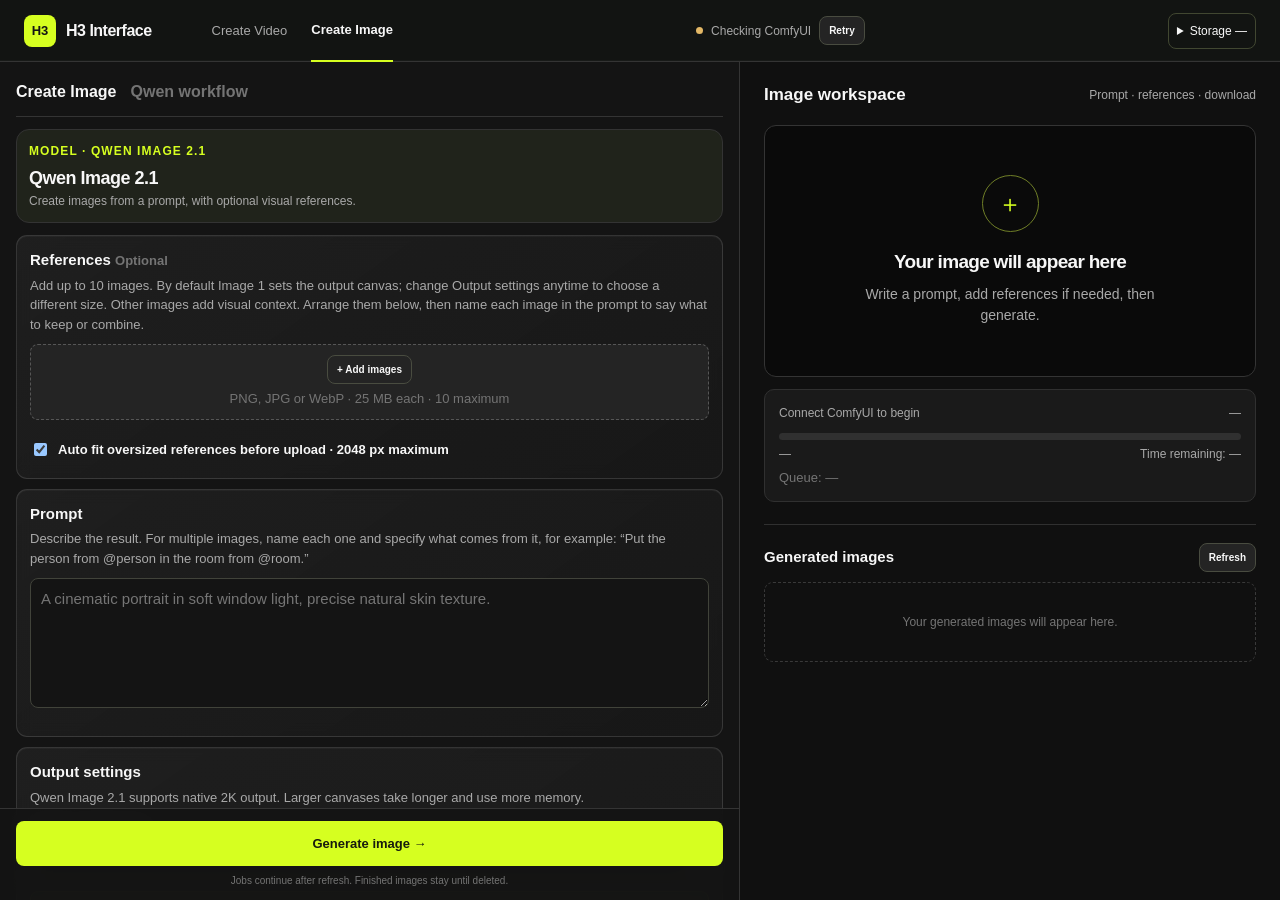
==== web/image.html @ 3d3421e7 "Finalize 2.16 release with safe GPU admission and reviewed UI" ====
<!doctype html>
<html lang="en">
<head>
<meta charset="utf-8">
<meta name="viewport" content="width=device-width,initial-scale=1">
<title>H3 Interface — Create Image</title>
<style>
:root{color-scheme:dark;--bg:#101010;--surface:#181818;--surface2:#242424;--line:#353535;--text:#f6f6f6;--muted:#a7a7a7;--quiet:#747474;--acid:#d6ff20;--bad:#ff817b;font-family:Inter,"Segoe UI",Arial,sans-serif}
*{box-sizing:border-box}[hidden],.hidden{display:none!important}body{margin:0;background:var(--bg);color:var(--text);font:14px/1.45 Inter,"Segoe UI",Arial,sans-serif}button,input,textarea,select{font:inherit}button{cursor:pointer}button:disabled{cursor:not-allowed;opacity:.45}a{color:var(--acid)}
.top{height:68px;border-bottom:1px solid #292929;display:flex;align-items:center;padding:0 24px;gap:20px;background:#141414}.brand{display:flex;align-items:center;gap:10px;white-space:nowrap}.mark{display:grid;place-items:center;width:32px;height:32px;border-radius:8px;background:var(--acid);color:#141414;font-weight:900;font-size:13px}.brand-name{font-size:16px;font-weight:800;letter-spacing:-.5px}.topnav{display:flex;align-items:center;gap:24px;margin-right:auto;margin-left:40px;font-size:13px}.topnav a{height:68px;display:flex;align-items:center;color:var(--muted);text-decoration:none}.topnav a.active{color:var(--text);font-weight:700;border-bottom:2px solid var(--acid)}.connection{display:flex;align-items:center;gap:8px;color:var(--muted);font-size:12px;min-width:0}.connection span{max-width:250px;overflow:hidden;text-overflow:ellipsis;white-space:nowrap}.dot{width:7px;height:7px;background:#e3b866;border-radius:50%}.connection.ready .dot{background:var(--acid)}.connection.down .dot{background:var(--bad)}
.shell{display:grid;grid-template-columns:362px minmax(0,1fr);height:calc(100vh - 68px);min-height:620px}.left{border-right:1px solid #2b2b2b;display:flex;flex-direction:column;min-width:0;overflow-y:auto}.sidebar{padding:18px 16px 5px;flex:1}.right{min-width:0;overflow-y:auto;padding:22px clamp(22px,3.5vw,60px)}.section-tabs{display:flex;gap:14px;border-bottom:1px solid var(--line);padding:0 0 12px;font-weight:700}.section-tabs span:last-child{color:var(--quiet)}
.model-hero{margin:14px 0;border-radius:13px;border:1px solid #333;background:radial-gradient(circle at 86% 20%,#394517 0,#26291a 26%,#202020 65%);height:93px;padding:17px;position:relative;overflow:hidden}.model-hero:after{content:"Q2";font-size:88px;font-weight:900;line-height:1;position:absolute;right:12px;top:4px;color:#d6ff201b;letter-spacing:-8px}.eyebrow{font-size:10px;letter-spacing:1.1px;color:var(--acid);font-weight:800}.model-hero h1{font-size:18px;margin:5px 0 0;letter-spacing:-.5px}.model-hero p{font-size:11px;margin:0;color:var(--muted)}
.modes{display:grid;grid-template-columns:1fr 1fr;gap:7px;margin-bottom:12px}.mode{background:#242424;border:1px solid #393939;border-radius:8px;padding:10px;color:var(--muted);text-align:center}.mode strong{display:block;color:var(--text);font-size:12px}.mode span{font-size:10px}.mode.active{border-color:var(--acid);background:#2c3218}.mode.active strong{color:var(--acid)}
.panel{background:var(--surface);border:1px solid #303030;border-radius:11px;padding:13px;margin-bottom:10px;min-width:0}.panel h2{font-size:13px;margin:0 0 4px}.panel p{font-size:11px;color:var(--muted);margin:0 0 10px}label{display:block;font-size:11px;color:var(--muted);font-weight:650;margin:11px 0 5px}input:not([type=file]):not([type=checkbox]),textarea,select{width:100%;border:1px solid #3a3a3a;background:#262626;border-radius:8px;color:var(--text);padding:9px 10px;outline:none}input:focus,textarea:focus,select:focus,button:focus-visible{border-color:var(--acid);outline:1px solid var(--acid)}textarea{min-height:130px;resize:vertical}.tip{font-size:10px;color:var(--quiet);margin-top:5px}.notice{font-size:11px;color:var(--acid);margin-top:8px}.error{color:var(--bad)}.row{display:flex;gap:8px}.row>*{flex:1;min-width:0}.controls{display:grid;grid-template-columns:1fr 1fr;gap:0 8px}.button{border:1px solid transparent;background:var(--acid);color:#151515;border-radius:8px;font-weight:800;padding:10px 13px}.button.alt{background:#252525;border-color:#3c3c3c;color:var(--text)}.small{padding:6px 9px;font-size:10px}
.uploadbox{min-height:76px;border:1px dashed #565656;background:#242424;border-radius:8px;display:grid;place-items:center;text-align:center;color:var(--muted);padding:10px}.refs{display:grid;gap:7px;margin-top:9px}.ref{display:grid;grid-template-columns:52px minmax(0,1fr) auto;gap:9px;align-items:center;border:1px solid #404040;background:#242424;border-radius:8px;padding:8px;min-width:0}.ref img{width:52px;height:52px;border-radius:6px;object-fit:cover;border:1px solid #56652b}.ref strong{display:block;overflow:hidden;text-overflow:ellipsis;white-space:nowrap;font-size:11px}.ref small{display:block;color:var(--quiet);font-size:9px}.actiondock{position:sticky;bottom:0;background:#171717;border-top:1px solid #353535;padding:12px 16px;z-index:10}.actiondock button{width:100%;font-size:13px;padding:12px}.actiondock p{font-size:10px;color:var(--quiet);text-align:center;margin:7px 0 0}
.ref-name{margin-top:5px}.ref-name label{margin:0 0 3px}.mention-list{display:flex;flex-wrap:wrap;gap:6px;margin-top:8px}.mention-list button{border:1px solid #52682b;background:#253018;color:#dcf9a1;border-radius:7px;padding:5px 7px;font-size:11px;cursor:pointer}.mention-menu{display:grid;gap:3px;margin-top:6px;background:#242424;border:1px solid #4e632c;border-radius:8px;padding:5px}.mention-menu button{border:0;background:transparent;color:var(--text);text-align:left;padding:5px;cursor:pointer}.mention-menu button:hover{background:#394327}.is-hidden{display:none!important}
.stage-top{display:flex;align-items:center;justify-content:space-between;margin-bottom:17px}.stage-top h2{font-size:17px;margin:0}.stage-top span{font-size:11px;color:var(--muted)}.stage{width:100%;aspect-ratio:16/10;min-height:340px;max-height:72vh;border:1px solid #333;background:radial-gradient(circle at 50% 40%,#202020,#151515 65%);border-radius:12px;display:grid;place-items:center;overflow:hidden}.stage img{width:100%;height:100%;object-fit:contain}.stage-empty{text-align:center;color:var(--muted);max-width:340px;padding:20px}.stage-empty b{display:block;color:var(--text);font-size:20px;letter-spacing:-.7px;margin-bottom:7px}.stage-empty:before{content:"＋";display:grid;place-items:center;width:55px;height:55px;margin:0 auto 16px;border:1px solid #6f7e27;border-radius:50%;color:var(--acid);font-size:24px}
.output{border:1px solid #303030;background:#1a1a1a;border-radius:10px;padding:14px;margin:12px 0}.statusline{display:flex;justify-content:space-between;gap:10px;font-size:11px;color:var(--muted)}.progress{height:7px;border-radius:8px;background:#303030;overflow:hidden;margin:11px 0 5px}.progress i{display:block;height:100%;width:0;background:var(--acid);transition:width .25s}.progress.busy i{width:35%!important;background:linear-gradient(90deg,transparent,var(--acid),transparent);animation:sweep 1.3s infinite}@keyframes sweep{from{transform:translateX(-100%)}to{transform:translateX(350%)}}
.history-head{display:flex;align-items:center;justify-content:space-between;margin:26px 0 10px;border-top:1px solid #303030;padding-top:18px}.history-head h2{font-size:15px;margin:0}.results{display:grid;grid-template-columns:repeat(auto-fill,minmax(180px,1fr));gap:10px}.result{position:relative;border:1px solid #383838;border-radius:9px;background:#202020;overflow:hidden;min-width:0}.result:hover{border-color:var(--acid)}.result-open{border:0;background:transparent;color:inherit;width:100%;padding:0;text-align:left}.result-media{aspect-ratio:1/1;background:#252525}.result-media img{width:100%;height:100%;object-fit:cover}.result-label{padding:7px 9px;font-size:10px}.result-label small{display:block;color:var(--muted);font-size:9px;margin-top:2px}.result-card-actions{position:absolute;top:7px;right:7px;display:flex;gap:5px}.result-card-actions button{border:1px solid #888;background:#191919e8;color:#fff;border-radius:6px;padding:4px 7px;font-size:10px}.result-card-actions button:hover{border-color:var(--acid)}.empty{padding:30px;border:1px dashed #393939;border-radius:9px;text-align:center;color:var(--quiet);font-size:12px}.secondary{display:grid;grid-template-columns:1fr 1fr 1fr;gap:7px;margin-top:10px}.secondary button{min-width:0}
.dialog{width:min(560px,calc(100vw - 24px));max-height:82vh;overflow:auto;border:1px solid #555;border-radius:14px;background:#1b1b1b;color:var(--text);padding:20px}.dialog::backdrop{background:#000b}.dialog-head{display:flex;justify-content:space-between;align-items:center}.dialog-head h2{margin:0;font-size:18px}.settings{display:grid;grid-template-columns:34% 1fr;margin-top:13px}.settings dt,.settings dd{padding:8px 4px;margin:0;border-bottom:1px solid #383838;font-size:12px;overflow-wrap:anywhere}.settings dt{color:var(--muted)}
.profile-note{background:#292f1c;border:1px solid #617226;border-radius:8px;padding:9px;margin-top:9px;color:#dfe8c8;font-size:10px}.profile-note strong{color:var(--acid)}
.ref{grid-template-columns:52px minmax(0,1fr) auto;align-items:start;overflow:hidden}.ref>div{min-width:0}.ref-alias-row{grid-column:1/-1;width:100%}.ref .ref-name{min-width:0;max-width:100%;margin-top:0}.ref-insert{grid-column:1/-1;width:100%;min-width:0;overflow:hidden;text-overflow:ellipsis;white-space:nowrap}.ref small{overflow:hidden;text-overflow:ellipsis;white-space:nowrap}.mention-list button{max-width:100%;overflow:hidden;text-overflow:ellipsis;white-space:nowrap}
.ref-order{grid-column:1/-1;display:flex;gap:6px;align-items:center;flex-wrap:wrap}.ref-order span{margin-right:auto;color:var(--muted);font-size:10px}.ref-order button{padding:4px 7px}
@media(max-width:900px){.shell{grid-template-columns:330px minmax(0,1fr)}.right{padding:18px}.stage{min-height:260px}}@media(max-width:720px){.top{height:58px;padding:0 14px}.topnav{margin-left:10px;gap:12px}.topnav a{height:58px}.connection span{max-width:90px}.shell{height:auto;display:flex;flex-direction:column}.left{border-right:0;overflow:visible}.right{overflow:visible;padding-bottom:110px}.actiondock{position:fixed;left:0;right:0;bottom:0;box-shadow:0 -12px 28px #0009}.stage{min-height:230px}.controls{grid-template-columns:1fr}.brand-name{display:none}}@media(prefers-reduced-motion:reduce){*,*:before,*:after{animation-duration:.01ms!important;transition-duration:.01ms!important}}
.brand{border:0;padding:0;background:none;color:inherit;font:inherit}.brand:focus-visible{outline:2px solid var(--acid);outline-offset:6px;border-radius:8px}
</style>
</head>
<body>
<header class="top">
 <button class="brand" id="brandRefresh" type="button" title="Refresh this tab" aria-label="Refresh H3 Studio"><span class="mark">H3</span><span class="brand-name">H3 Interface</span></button>
 <nav class="topnav" aria-label="Studio workspace"><a href="index.html">Create Video</a><a class="active" href="image.html">Create Image</a></nav>
 <div class="connection" id="connection"><i class="dot"></i><span id="connectionText">Checking ComfyUI</span><button id="retry" class="button alt small">Retry</button></div>
<details class="storage-status" id="storageStatus"><summary>Storage <span id="storageFree">—</span></summary><div id="storageDetails" role="status">Server output disk · checking…</div></details>
</header>
<main class="shell">
 <aside class="left">
  <div class="sidebar">
   <div class="section-tabs"><span>Create Image</span><span>Qwen workflow</span></div>
   <div class="model-hero"><div class="eyebrow">MODEL · QWEN IMAGE 2.1</div><h1>Qwen Image 2.1</h1><p data-guidance-key="imageHelp1" lang="en" dir="ltr">Create images from a prompt, with optional visual references.</p></div>
   <section class="panel" id="editPanel">
    <h2>References <span id="referenceCount" class="tip">Optional</span></h2><p data-guidance-key="imageHelp2" lang="en" dir="ltr">Add up to 10 images. By default Image 1 sets the output canvas; change Output settings anytime to choose a different size. Other images add visual context. Arrange them below, then name each image in the prompt to say what to keep or combine.</p>
    <div class="uploadbox"><button id="addReferences" type="button" class="button alt small">+ Add images</button><span class="tip" data-guidance-key="imageHelp3" lang="en" dir="ltr">PNG, JPG or WebP · 25 MB each · 10 maximum</span></div>
    <input id="referenceFiles" type="file" accept="image/png,image/jpeg,image/webp" multiple hidden>
    <div id="referenceList" class="refs"></div>
    <label style="display:flex;gap:8px;align-items:center;color:var(--text)"><input id="fitReferences" type="checkbox" checked style="width:auto"> Auto fit oversized references before upload · 2048 px maximum</label>
    <div id="referenceOptions" hidden><label for="referenceResolution">ADDITIONAL REFERENCE DETAIL</label><select id="referenceResolution"><option value="1024" selected>Balanced · 1024 px</option><option value="1536">High · 1536 px</option><option value="2048">Maximum · 2048 px</option><option value="0">Keep source size</option></select><div class="tip" data-guidance-key="imageHelp4" lang="en" dir="ltr">The first reference matches the output canvas. This detail setting applies to additional references.</div>
    </div>
   </section>
   <section class="panel">
    <h2>Prompt</h2><p id="promptHelp" data-guidance-key="imagePrompt" lang="en" dir="ltr">Describe the result. For multiple images, name each one and specify what comes from it, for example: “Put the person from @person in the room from @room.”</p>
    <textarea id="prompt" placeholder="A cinematic portrait in soft window light, precise natural skin texture."></textarea>
    <div id="mentionMenu" class="mention-menu is-hidden" role="listbox" aria-label="Reference suggestions"></div><div id="mentionList" class="mention-list" aria-label="Attached references"></div>
    <div id="error" class="notice error hidden" role="alert"></div>
   </section>
   <section class="panel">
    <h2>Output settings</h2><p data-guidance-key="imageHelp5" lang="en" dir="ltr">Qwen Image 2.1 supports native 2K output. Larger canvases take longer and use more memory.</p>
    <label for="profile">MODEL PRECISION</label><select id="profile"><option value="int8" disabled>Fast / efficient · INT8 ConvRot</option><option value="bf16" disabled>Maximum precision · BF16</option></select>
    <div id="profileNote" class="profile-note"><strong>Checking installed weights</strong><br>The interface enables only complete, verified profiles.</div>
    <label for="lora">QWEN IMAGE 2.1 LORA</label><select id="lora"><option value="">None</option><option value="qwen21/NSFW-Qwen-by-TheseAlpacas-V2.safetensors" disabled>NSFW LoRA · TheseAlpacas · V2</option></select>
    <label for="loraStrength">LORA STRENGTH</label><input id="loraStrength" type="number" min="0" max="2" step="0.05" value="0.8">
    <div id="loraNote" class="tip" role="status">Checking installed LoRA. Selection and strength are saved with each image.</div>
    <div id="canvasOptions" hidden><label style="display:flex;gap:8px;align-items:center;color:var(--text)"><input id="customSize" type="checkbox" style="width:auto"> Use selected output size</label><div class="tip" data-guidance-key="imageHelp6" lang="en" dir="ltr">Change aspect ratio or output size anytime to use your selected canvas. Fitting a different ratio center-crops the first image; uncheck to preserve its proportions and size.</div></div>
    <div class="controls">
     <div><label for="aspect">ASPECT RATIO</label><select id="aspect"><option value="1:1">1:1 Square</option><option value="16:9">16:9 Landscape</option><option value="9:16">9:16 Portrait</option><option value="4:3">4:3</option><option value="3:4">3:4</option><option value="3:2">3:2</option><option value="2:3">2:3</option></select></div>
     <div><label for="resolution">OUTPUT SIZE</label><select id="resolution"><option value="1">Draft · 1 MP</option><option value="1.6" selected>Standard · 1.6 MP</option><option value="4">Native 2K · 4 MP</option></select></div>
     <div><label for="steps">SAMPLING STEPS</label><input id="steps" type="number" min="1" max="100" value="40"></div>
     <div><label for="seed">SEED</label><div class="row"><input id="seed" type="text" inputmode="numeric" aria-label="Seed · whole number; blank or minus one for Random" min="0" max="9007199254740991" value="42"><button id="randomSeed" class="button alt small" type="button">Random</button></div></div>
    </div>
    <label id="transparentLabel" style="display:flex;gap:8px;align-items:center;color:var(--text)"><input id="transparent" type="checkbox" style="width:auto"> Transparent background (RGBA)</label>
    <div id="dimensions" class="notice"></div><div id="estimate" class="tip"></div>
   </section>
  </div>
  <div class="actiondock"><button id="generate" class="button" type="button">Generate image →</button><button id="cancel" class="button alt hidden" type="button">Cancel generation</button><p data-guidance-key="imageHelp7" lang="en" dir="ltr">Jobs continue after refresh. Finished images stay until deleted.</p></div>
 </aside>
 <section class="right">
  <div class="stage-top"><h2>Image workspace</h2><span>Prompt · references · download</span></div>
  <div id="stage" class="stage"><div class="stage-empty"><b>Your image will appear here</b>Write a prompt, add references if needed, then generate.</div></div>
  <div class="output"><div class="statusline"><span id="status">Connect ComfyUI to begin</span><span id="percent">—</span></div><div id="progressBar" class="progress"><i id="progressFill"></i></div><div class="statusline"><span id="timer">—</span><span id="remaining">Time remaining: —</span></div><div id="queueInfo" class="tip">Queue: —</div></div>
  <div id="currentActions" class="output hidden"><strong>Current image</strong><div class="secondary"><button id="details" class="button alt">Settings</button><button id="download" class="button">Download</button><select id="h3HandoffRole" aria-label="H3 destination"><option value="reference">H3 reference</option><option value="start_frame">H3 start frame</option><option value="end_frame">H3 end frame</option></select><button id="sendToH3" class="button alt" style="border-color:var(--acid);color:var(--acid)">Send to H3 Video</button><button id="deleteCurrent" class="button alt">Delete</button></div></div>
  <div class="history-head"><h2>Generated images <span id="imageCount" class="tip"></span></h2><button id="refreshLibrary" class="button alt small">Refresh</button></div>
  <div id="results" class="results"></div><button id="showMore" type="button" class="button alt hidden" style="display:block;margin:14px auto">Show more</button><div id="emptyHistory" class="empty">Your generated images will appear here.</div>
 </section>
</main>
<dialog id="detailsDialog" class="dialog" aria-labelledby="detailsTitle"><div class="dialog-head"><h2 id="detailsTitle">Image settings</h2><button id="closeDetails" class="button alt small" aria-label="Close settings">✕ Close</button></div><div id="detailsContent"></div></dialog>
<script src="./h3/guidance-language.js?v=20261104-interface-2.10.0"></script>
<script src="./h3/render-values.js?v=20261103-interface-2.9.0"></script>
<script src="./h3/uuid.js?v=20261103-interface-2.9.0"></script>
<script src="./h3/tab-session.js?v=20261103-interface-2.9.0"></script>
<script src="./h3/tab-draft-store.js?v=20261103-interface-2.9.0"></script>
<script src="./h3/image-reference-store.js?v=20261103-interface-2.9.0"></script>
<script src="./h3/vendor/sortable.min.js?v=1.15.7"></script>
<script src="./h3/drag-sort.js?v=20261104-interface-2.13.0"></script>
<script src="./h3/reference-order.js?v=20261104-interface-2.13.0"></script>
<script src="./h3/workspace-layout.js?v=20261104-interface-2.13.0"></script>
<script src="./image-studio.js?v=20261104-interface-2.14.0"></script>
<script src="./h3/updates-ui.js?v=20261103-interface-2.9.0"></script>
<link rel="stylesheet" href="./studio-ux.css?v=20261110-interface-2.16.0">
<script src="./h3/studio-ux.js?v=20261104-interface-2.13.0"></script>
<script src="./h3/storage-status.js?v=20261104-interface-2.15.0"></script>
</body>
</html>
---- web/studio-ux.css ----
:root{--bg:#101010;--surface:#181818;--surface2:#222;--line:#343434;--text:#f7f7f7;--muted:#a9a9a9;--quiet:#747474;--acid:#d6ff20;--bad:#ff817b;--settings-width:740px}
body{font-family:"Aptos","Segoe UI Variable","Segoe UI",Arial,sans-serif;font-size:15px;line-height:1.5}.top{background:#141414;border-color:var(--line);height:62px}.topnav a{height:62px}.shell{grid-template-columns:390px minmax(0,1fr);height:calc(100dvh - 62px)}.left{background:#141414;border-color:var(--line)}.sidebar-scroll{padding:16px}.right{padding:20px 24px}.model-hero{height:auto;min-height:66px;background:#20231b;padding:12px;margin:12px 0}.model-hero:after{display:none}.model-hero p,.eyebrow{font-size:12px}.panel{border-color:var(--line);padding:13px;background:var(--surface)}.panel h2,.section h3{font-size:15px}.panel p,.tip,.notice,.profile,.details,.steps-hint,.duration-hint,.lora-recommendation,.refmeta,.queue-info{font-size:12px;line-height:1.5}label{font-size:12px;text-transform:none}.mode strong{font-size:13px}.mode span{font-size:12px}.mode.active,.aspect-toggle button.selected{background:#2c351c}.mode.active strong{color:#dcff70}input:not([type=file]):not([type=checkbox]),textarea,select{font-size:14px;background:#141414;border-color:#41433a}.button{color:#171b0e}.button.alt{background:#242424;border-color:#494c40}.button.smallbtn,.ref-fields input,.ref-fields select{font-size:12px!important}.prompt-asset{background:#1d242b;border-color:#3c536b;font-size:12px}.prompt-asset small{color:#9ac7ff}.actiondock{background:#141414;border-color:var(--line)}.actiondock .smallprint{font-size:12px}.stage{aspect-ratio:auto;height:clamp(220px,35vh,390px);min-height:0;max-height:390px;background:#0a0a0a;border-color:var(--line)}.stage video{max-height:390px}.stage-empty{font-size:14px}.stage-empty b{font-size:19px}.output-card{background:var(--surface);border-color:var(--line)}.output-card h2{font-size:15px}.output-card p,.stage-top span,.statusline{font-size:12px}.secondary-actions{grid-template-columns:repeat(3,minmax(0,1fr))}.secondary-actions button{font-size:12px}.history-head{margin-top:22px}.results{grid-template-columns:repeat(auto-fill,minmax(min(240px,100%),1fr));gap:14px}.result{aspect-ratio:16/11;border-color:#41433a;background:#202020}.result-label{font-size:14px;padding:10px 12px;min-height:58px}.result-label small{font-size:12px}.result-details{font-size:12px;background:#171717ee;border-color:#58604a}.result.pinned{border-color:#bfd953}.settings-dialog{width:min(760px,calc(100vw - 24px));background:#1b1b1b;border-color:#4c5341;max-height:85dvh}.settings-grid{grid-template-columns:150px minmax(0,1fr)}.settings-grid dt,.settings-grid dd{font-size:14px;border-color:var(--line);padding:9px 5px}.settings-grid dd.important{color:#d8ff66;font-weight:650}.settings-grid dd.adapter{color:#dac0ff}.settings-dialog h3{font-size:15px}.detail-prompt{font-size:14px!important;background:#111111;line-height:1.55;max-height:280px;border-color:var(--line)}.reference-mention{color:#84b8ff}.detail-references{display:grid;grid-template-columns:repeat(auto-fill,minmax(195px,1fr));gap:9px}.detail-reference{display:flex;gap:10px;align-items:center;padding:9px;border:1px solid var(--line);background:#151515;border-radius:8px;min-width:0}.detail-reference>div:last-child{min-width:0;overflow-wrap:anywhere;font-size:14px}.detail-reference small{display:block;color:var(--muted);font-size:12px}.detail-reference-preview{width:56px;height:56px;flex:none;background:#2c2f27;border-radius:5px;display:grid;place-items:center;font-size:10px;color:var(--muted)}.detail-reference-preview img{width:100%;height:100%;object-fit:cover;border-radius:5px}.detail-reference.missing{border-style:dashed}.prompt-editor{position:relative;width:100%;background:#141414;border-radius:8px;overflow:hidden}.prompt-editor textarea,.prompt-highlight{font:14px/1.5 "Aptos","Segoe UI Variable","Segoe UI",Arial,sans-serif!important;letter-spacing:normal;white-space:pre-wrap;overflow-wrap:break-word;word-break:normal;padding:9px 10px!important;border:1px solid transparent;tab-size:8}.prompt-editor textarea{position:relative;display:block;background:transparent;color:transparent;caret-color:#f1f1ed;min-height:180px;margin:0}.prompt-editor textarea::placeholder{color:#96988e}.prompt-highlight{position:absolute;inset:0;pointer-events:none;color:#f1f1ed;overflow:hidden;scrollbar-width:none}.prompt-editor.composing textarea{color:#f1f1ed}.prompt-editor.composing .prompt-highlight{visibility:hidden}.prompt-editor textarea::selection{background:#426fa7aa;color:transparent}button:focus-visible,summary:focus-visible{outline:2px solid #d6ff20;outline-offset:3px}
@media(max-width:1050px){.shell{grid-template-columns:355px minmax(0,1fr)}.right{padding:18px}.secondary-actions{grid-template-columns:repeat(2,minmax(0,1fr))}}
@media(max-width:720px){.shell{height:auto;display:flex}.top,.topnav a{height:58px}.right{padding:16px}.stage{height:240px}.results{grid-template-columns:repeat(auto-fill,minmax(min(240px,100%),1fr))}.settings-grid{grid-template-columns:115px minmax(0,1fr)}.settings-grid dt,.settings-grid dd{font-size:13px}.actiondock{padding:10px 14px}.actiondock .smallprint{font-size:11px}.prompt-editor textarea{min-height:160px}}
@media(forced-colors:active){.prompt-editor textarea{color:CanvasText}.prompt-highlight{display:none}}

.result-tools{margin-top:12px}.result-tools summary{cursor:pointer;color:var(--muted);font-size:13px}.stage{height:clamp(220px,28vh,310px)}.stage video{max-height:310px}

.queue-summary{display:flex;gap:12px;justify-content:space-between;align-items:center;font-size:13px}.queue-summary strong{color:var(--text)}.queue-summary span{color:var(--muted)}.queue-own-status{margin-top:7px;font-size:12px;color:var(--muted)}.queue-jobs{display:grid;grid-template-columns:repeat(auto-fit,minmax(min(220px,100%),1fr));gap:7px;list-style:none;padding:0;margin:10px 0 0}.queue-job{display:flex;justify-content:space-between;gap:10px;align-items:center;padding:8px 10px;background:#202020;border:1px solid #3d4036;border-radius:7px;font-size:12px}.queue-job small{color:var(--muted);white-space:nowrap}.queue-job.own{border-color:#798c39;background:#262d1c}.queue-job.own span{color:var(--acid)}

/* Preserve the charcoal/lime identity with restrained translucent surfaces. */
.top,.actiondock{background:rgba(20,20,20,.92);backdrop-filter:blur(12px);-webkit-backdrop-filter:blur(12px)}
.panel,.output-card{background:linear-gradient(145deg,rgba(36,36,36,.68),rgba(24,24,24,.88));border-color:rgba(255,255,255,.12);box-shadow:inset 0 1px 0 rgba(255,255,255,.035);backdrop-filter:blur(8px);-webkit-backdrop-filter:blur(8px)}
.settings-dialog{background:rgba(27,27,27,.95);backdrop-filter:blur(16px);-webkit-backdrop-filter:blur(16px)}

/* Modern desktop workbench; narrow layouts retain the existing stacked journey. */
@media(min-width:1101px){.shell{grid-template-columns:min(var(--settings-width),calc(100vw - 360px)) minmax(0,1fr)}.left{position:relative}.sidebar-scroll{padding:20px 24px}.sidebar-resizer{position:sticky;bottom:0;align-self:flex-end;width:9px;margin-top:-100dvh;height:100dvh;flex-shrink:0;cursor:col-resize;touch-action:none;background:transparent;z-index:10}.sidebar-resizer:hover,.sidebar-resizer:focus-visible{background:#858a5655;outline:2px solid var(--acid)}}
@media(max-width:1100px){.sidebar-resizer{display:none}}
body{font-size:16px}.panel p,.tip,.notice,.profile,.details,.steps-hint,.duration-hint,.refmeta,.queue-info{font-size:13px}label{font-size:13px}input:not([type=file]):not([type=checkbox]),textarea,select{font-size:15px}.configuration-grid{display:grid;grid-template-columns:repeat(2,minmax(0,1fr));gap:8px 14px}.configuration-grid label{margin:7px 0}.configuration-grid input,.configuration-grid select{display:block;margin-top:5px}.compact-ref{padding:8px 10px}.compact-ref summary{list-style:none;cursor:pointer}.compact-ref .refhead{margin:0;display:flex;align-items:center;gap:9px}.compact-ref .refhead strong{flex:1;min-width:0;overflow:hidden;text-overflow:ellipsis;white-space:nowrap;font-size:14px}.compact-ref .refhead .icon{width:48px;height:48px;flex:none}.compact-ref .icon img,.compact-ref .icon video{width:48px;height:48px;object-fit:cover}.compact-ref .refmeta{margin-top:8px}.ref-expanded-preview{width:100%;max-height:220px;object-fit:contain;border-radius:7px;margin-top:8px}.compact-ref:not([open]){background:#1b1b1b}.compact-ref .ref-fields{grid-template-columns:1fr 1fr}body[data-model-accent=singularity] #modelConfiguration{border-color:#777099}body[data-model-accent=hybrid] #modelConfiguration{border-color:#648b8d}#controlPanel{border-color:#997345}#modelConfiguration details{margin-top:12px}#modelConfiguration summary{font-weight:600;cursor:pointer}#modelConfiguration input[type=checkbox]{width:auto}

.workflow-help{padding:12px 14px;margin:10px 0 14px;background:#142b3a;border:1px solid #37617b;border-inline-start:3px solid #72c0ee;border-radius:8px;color:#d1ecff;font-size:14px;line-height:1.75;overflow-wrap:anywhere}.workflow-help-warning{background:#352a15;border-color:#806538;border-inline-start-color:#f2c56b;color:#ffe5b2}.workflow-help[hidden]{display:none}@media(max-width:720px){.workflow-help{padding:10px 12px;font-size:13px}}

#projectHub{display:none;max-width:1100px;margin:0 auto;padding:40px 24px;height:calc(100dvh - 68px);overflow:auto;box-sizing:border-box}
.project-hub-open #projectHub{display:block}.project-hub-open main.shell{display:none}
.project-hub-heading{display:flex;align-items:center;justify-content:space-between;gap:20px}
.asset-group{border-top:1px solid #353831;margin-top:12px;padding-top:10px}.asset-group summary{cursor:pointer;font-weight:650}.catalog-asset{display:flex;align-items:center;gap:10px;padding:10px 0;border-bottom:1px solid #2c2e27}.catalog-asset img,.asset-kind{width:48px;height:48px;border-radius:6px;object-fit:cover;flex-shrink:0}.asset-kind{display:grid;place-items:center;background:#292c23;font-size:22px}.catalog-description{min-width:0;flex:1;overflow-wrap:anywhere}.catalog-description strong,.catalog-description small{display:block}.catalog-description small{color:var(--muted)}.catalog-actions{display:flex;gap:5px}#projectAssetList{max-height:420px;overflow:auto}#assetEditDialog{width:min(500px,90vw);border:1px solid #555;border-radius:12px;background:#1d1e1a;color:var(--text);padding:24px}#assetEditDialog::backdrop{background:#0009}#assetEditDialog input,#assetEditDialog select,#assetEditDialog textarea{width:100%;box-sizing:border-box}#assetEditDialog textarea{height:100px}
@media(max-width:720px){#projectHub{padding:24px 16px}#projectHub .row{flex-wrap:wrap}.catalog-actions{flex-direction:column}}
/* Separate workspaces retain the original production controls and controller. */
:root{--rail-width:210px}
.workspace-rail{position:fixed;top:62px;bottom:0;left:0;width:var(--rail-width);box-sizing:border-box;background:#151611;border-right:1px solid #34372d;padding:24px 14px;display:flex;flex-direction:column;gap:7px;z-index:15}
.rail-project{padding:0 12px 22px;border-bottom:1px solid #34372d;margin-bottom:14px;overflow-wrap:anywhere}.rail-project small{display:block;color:var(--muted);font-size:12px}.rail-project strong{display:block;margin-top:7px;font-size:16px}
.workspace-nav{display:flex;align-items:center;gap:12px;padding:13px 14px;border:1px solid transparent;border-radius:9px;background:transparent;color:#c8ccbd;font:inherit;text-align:left;cursor:pointer}.workspace-nav:hover{background:#25281e}.workspace-nav.active{background:#303a1f;border-color:#58653a;color:#e3ff93;font-weight:650}.nav-icon{width:22px;text-align:center;font-size:21px}.rail-hint{margin-top:auto;padding:16px 12px;color:#9da58d;font-size:12px;line-height:1.7}
body[data-workspace-view] main.shell{margin-left:var(--rail-width);width:calc(100% - var(--rail-width))}
body[data-workspace-view]:not([data-workspace-view=studio]) main.shell{display:none}
body[data-workspace-view] #projectHub{margin-left:var(--rail-width);max-width:none;padding:40px clamp(24px,4vw,70px)}
.workspace-page{display:none;margin-left:var(--rail-width);height:calc(100dvh - 62px);overflow:auto;padding:28px clamp(24px,3vw,52px);box-sizing:border-box}
body[data-workspace-view=elements] .workspace-page,body[data-workspace-view=generations] .workspace-page,body[data-workspace-view=favorites] .workspace-page,body[data-workspace-view=activity] .workspace-page{display:block}
.workspace-page-heading{margin-bottom:24px}.workspace-page-heading h1{font-size:28px;letter-spacing:-.5px;margin:0}
#elementsWorkspace,#generationsWorkspace,#activityWorkspace{display:none}body[data-workspace-view=elements] #elementsWorkspace,body[data-workspace-view=generations] #generationsWorkspace,body[data-workspace-view=favorites] #generationsWorkspace,body[data-workspace-view=activity] #activityWorkspace{display:block}
#elementsWorkspace #projectAssetsPanel{padding:24px;background:#181a15;box-shadow:none;backdrop-filter:none}#elementsWorkspace #workspaceName{font-size:18px}.elements-filters{display:flex;gap:12px;margin:18px 0 12px}.elements-filters select{width:auto;min-width:150px}#elementsWorkspace #assetSearch{width:100%;box-sizing:border-box;margin-bottom:16px}#elementsWorkspace .row{max-width:700px}#elementsWorkspace #projectAssetList{max-height:none;overflow:visible}
#elementsWorkspace .asset-group{padding-top:18px;margin-top:20px}#elementsWorkspace .asset-group[open]{display:grid;grid-template-columns:repeat(auto-fill,minmax(235px,1fr));gap:16px}#elementsWorkspace .asset-group summary,#elementsWorkspace .asset-group>p{grid-column:1/-1}
#elementsWorkspace .catalog-asset{display:flex;flex-wrap:wrap;padding:12px;background:#22251c;border:1px solid #3b4030;border-radius:10px;align-content:start;gap:12px}#elementsWorkspace .catalog-asset img,#elementsWorkspace .asset-kind{width:100%;height:154px;object-fit:contain;background:#10120d;border-radius:7px}#elementsWorkspace .catalog-description{flex-basis:100%}#elementsWorkspace .catalog-description strong{font-size:15px}#elementsWorkspace .catalog-description small{font-size:12px;margin-top:4px}#elementsWorkspace .catalog-actions{width:100%;display:flex;flex-direction:row;gap:6px}#elementsWorkspace .catalog-actions button{flex:1;min-width:0;padding:8px 5px}
#assetPreviewContent img,#assetPreviewContent video{display:block;width:100%;max-height:55vh;object-fit:contain;background:#090a07;margin:18px 0}#assetPreviewContent audio{width:100%;margin:24px 0}.elements-shortcut{width:100%;margin:0 0 14px;text-align:left}.right>.button{margin-top:14px;width:100%}#generationsWorkspace .history-head{margin-top:0;padding-top:0;border:0}#generationsWorkspace #libraryScope{max-width:480px;margin:0 0 24px}
@media(min-width:1101px){body[data-workspace-view] .shell{grid-template-columns:min(var(--settings-width),calc(100vw - var(--rail-width) - 360px)) minmax(0,1fr)}}
@media(max-width:1100px) and (min-width:721px){:root{--rail-width:166px}.workspace-rail{padding:20px 8px}.workspace-nav{padding:12px 8px;gap:8px;font-size:14px}.rail-project{padding:0 8px 18px}body[data-workspace-view] .shell{grid-template-columns:340px minmax(0,1fr)}}
@media(max-width:720px){:root{--rail-width:0px}.workspace-rail{top:auto;bottom:0;width:100%;height:68px;padding:5px;flex-direction:row;gap:2px;border-top:1px solid #414731;border-right:0;overflow-x:auto}.rail-project,.rail-hint{display:none}.workspace-nav{flex:1;display:flex;flex-direction:column;gap:1px;padding:5px;font-size:10px;min-width:52px;justify-content:center}.nav-icon{font-size:18px}body[data-workspace-view] .shell{width:100%;margin:0;padding-bottom:70px;height:auto}.workspace-page{height:calc(100dvh - 126px);padding:22px 14px}body[data-workspace-view] #projectHub{padding:24px 16px;height:calc(100dvh - 126px)}.workspace-page-heading h1{font-size:24px}#elementsWorkspace #projectAssetsPanel{padding:14px}.elements-filters{flex-wrap:wrap}.elements-filters select{min-width:0;flex:1}#elementsWorkspace .asset-group[open]{grid-template-columns:repeat(auto-fill,minmax(140px,1fr));gap:10px}#elementsWorkspace .catalog-asset{padding:9px}#elementsWorkspace .catalog-asset img,#elementsWorkspace .asset-kind{height:114px}#elementsWorkspace .catalog-actions{flex-wrap:wrap}#elementsWorkspace .catalog-actions button{font-size:11px!important;flex-basis:40%}.actiondock{padding-bottom:18px}.topnav a{padding:0 10px}.brand-name{font-size:12px}.connection{max-width:135px}}

@media(max-width:720px){body[data-workspace-view] .actiondock{bottom:68px}.sidebar-scroll{padding-bottom:160px}}

#elementsWorkspace #projectAssetList{display:grid;grid-template-columns:repeat(auto-fill,minmax(235px,1fr));gap:16px;margin:20px 0}.asset-dropzone{width:100%;padding:23px;margin-top:18px;border:1px dashed #596444;border-radius:10px;background:#20251a;color:#c8d5b3;font:inherit;cursor:pointer}.asset-dropzone.dragging,.asset-dropzone:hover{border-color:var(--acid);background:#2a331d}.asset-library-empty{grid-column:1/-1;padding:32px;border:1px dashed #414731;border-radius:10px;color:var(--muted)}
@media(max-width:720px){#elementsWorkspace #projectAssetList{grid-template-columns:repeat(auto-fill,minmax(140px,1fr));gap:10px}.asset-dropzone{font-size:13px;padding:18px}#elementsWorkspace .row{flex-wrap:wrap}}

.project-hub-tools{margin-top:22px;max-width:850px}.project-hub-tools summary{cursor:pointer;color:var(--muted)}body[data-workspace-view] #projectsHome{display:none}

.activity-badge{margin-left:auto;background:var(--acid);color:#1a200e;border-radius:12px;padding:1px 7px;font-size:12px}.activity-badge[hidden]{display:none}@media(max-width:720px){.activity-badge{position:absolute;top:3px;right:3px}.workspace-nav{position:relative}}

/* Language choice applies to contextual workflow explanations. */
.guidance-language{display:flex;align-items:center;gap:6px;flex:0 0 auto}.guidance-language label{font-size:11px;color:var(--muted);margin:0}.guidance-language select{width:auto;margin:0;padding:5px 7px;font-size:12px}@media(max-width:720px){.guidance-language label{display:none}}

/* Follow the shot, render setup, then optional guidance without duplicating controls. */
.sidebar-scroll[data-arranged]>.workspace-intro{display:none}
.workspace-step{font-size:12px;letter-spacing:.08em;text-transform:uppercase;color:var(--acid);margin:22px 0 12px;padding-top:12px;border-top:1px solid var(--line)}
#shotInputsHeading{margin-top:16px}
.sidebar-scroll[data-arranged] #projectPanel{padding:10px 13px}
.sidebar-scroll[data-arranged] #projectPanel h2{font-size:13px}
.sidebar-scroll[data-arranged] .panel>details+details{border-top:1px solid var(--line);padding-top:10px;margin-top:10px}
.sidebar-scroll[data-arranged] summary{overflow-wrap:anywhere}
.top>*{min-width:0}
@media(max-width:1100px) and (min-width:721px){body[data-workspace-view] .shell{grid-template-columns:minmax(0,1fr)}body[data-workspace-view] .left{overflow:visible}body[data-workspace-view] .sidebar-scroll{overflow:visible}body[data-workspace-view] .shell{height:auto}body[data-workspace-view] .sidebar-resizer{display:none}body[data-workspace-view] .right{overflow:visible}}
@media(max-width:720px){
  .top{height:auto;min-height:100px;flex-wrap:wrap;gap:6px 10px;padding:8px 12px;align-content:center}
  .top .brand{order:0;flex:0 0 32px}
  .top .topnav{order:1;flex:1 0 calc(100% - 52px);justify-content:flex-end;overflow:visible;gap:8px;margin:0}
  .top .topnav a{height:32px;padding:0 8px}
  .top .guidance-language{order:2;margin-left:auto}
  .top .h3-updates-trigger{order:3;flex:0 0 auto}
  .top .connection{order:4;margin-left:0;max-width:none}
  body[data-workspace-view] .workspace-page,body[data-workspace-view] #projectHub{height:calc(100dvh - 168px)}
}

#elementsProjectSwitcher{max-width:850px;margin-bottom:20px}#elementsProjectSwitcher label{display:block;margin:0 0 7px;color:var(--muted)}#elementsProjectSwitcher .row{display:flex;flex-wrap:wrap;gap:8px}#elementsProjectSwitcher select{flex:1 1 220px;min-width:0;margin:0}#elementsProjectSwitcher .button{flex:0 0 auto}

/* Shared video/image header tools and frosted update sheet. */
.top{background:rgba(20,22,20,.82);backdrop-filter:blur(20px);-webkit-backdrop-filter:blur(20px);box-shadow:inset 0 -1px 0 rgba(255,255,255,.025)}
.h3-header-tools{display:flex;align-items:center;gap:8px;flex:0 0 auto}
.h3-header-tools .button{display:inline-flex;align-items:center;justify-content:center;gap:7px;min-height:34px;padding:6px 11px;line-height:1.3;font-size:12px;white-space:nowrap;text-decoration:none;border-radius:9px}
.h3-header-tools .button.alt{color:var(--text);background:rgba(255,255,255,.045);border:1px solid rgba(255,255,255,.13);box-shadow:inset 0 1px 0 rgba(255,255,255,.045)}
.h3-header-tools .button:hover{background:rgba(255,255,255,.09);border-color:rgba(214,255,32,.42)}
.h3-header-tools .h3-updates-trigger[data-state=available]{border-color:rgba(214,255,32,.48);background:rgba(214,255,32,.07)}
.h3-update-badge{display:inline-grid;place-items:center;min-width:18px;height:18px;padding:0 4px;border-radius:6px;background:var(--acid);color:#182000;font-size:11px;font-weight:800;box-shadow:0 0 12px rgba(214,255,32,.13)}
.h3-update-badge[hidden],.h3-updates-dialog [hidden]{display:none!important}
.h3-update-announcement{position:absolute;width:1px;height:1px;overflow:hidden;clip-path:inset(50%);white-space:nowrap}
.h3-updates-dialog{box-sizing:border-box;width:min(540px,calc(100vw - 28px));max-height:calc(100dvh - 32px);overflow:auto;margin:auto;padding:24px;color:var(--text);background:linear-gradient(145deg,rgba(47,52,42,.9),rgba(18,21,19,.94));border:1px solid rgba(227,243,215,.2);border-radius:22px;backdrop-filter:blur(28px) saturate(125%);-webkit-backdrop-filter:blur(28px) saturate(125%);box-shadow:0 28px 100px rgba(0,0,0,.6),inset 0 1px 0 rgba(255,255,255,.1);font:inherit}
.h3-updates-dialog::backdrop{background:rgba(4,8,6,.66);backdrop-filter:blur(7px);-webkit-backdrop-filter:blur(7px)}
.h3-updates-heading{display:flex;align-items:center;gap:12px;margin-bottom:24px}
.h3-updates-heading h2{flex:1;margin:0;font-size:20px;line-height:1.25;letter-spacing:-.02em}
.h3-updates-mark{display:grid;place-items:center;flex:0 0 38px;height:38px;border-radius:12px;color:var(--acid);background:rgba(214,255,32,.08);border:1px solid rgba(214,255,32,.17)}
.h3-updates-heading .button.alt,.h3-update-actions .button.alt{background:rgba(255,255,255,.04);border:1px solid rgba(255,255,255,.15);color:var(--text)}
.h3-updates-dialog .button{min-height:38px;border-radius:10px;padding:8px 13px;font-size:13px}
.h3-update-summary{padding:18px;border:1px solid rgba(255,255,255,.09);border-radius:14px;background:rgba(5,10,7,.25)}
.h3-update-state{display:flex;align-items:center;gap:8px;color:var(--text);font-size:14px;font-weight:650}
.h3-update-state:before{content:'';width:7px;height:7px;border-radius:50%;background:#9ba798;flex:0 0 auto}
.h3-updates-dialog[data-state=available] .h3-update-state:before,.h3-updates-dialog[data-state=current] .h3-update-state:before,.h3-updates-dialog[data-state=completed] .h3-update-state:before{background:var(--acid);box-shadow:0 0 12px rgba(214,255,32,.25)}
.h3-updates-dialog[data-state=restart_required] .h3-update-state:before,.h3-updates-dialog[data-state=recovery_required] .h3-update-state:before{background:#ffc577}
.h3-update-summary p{font-size:13px;line-height:1.65;color:#c5cdc2;margin:10px 0 0}
.h3-update-revisions{display:grid;grid-template-columns:1fr 1fr;gap:14px;margin:17px 0 0;padding-top:14px;border-top:1px solid rgba(255,255,255,.08)}
.h3-update-revisions dt{font-size:11px;color:#a9b5a4;margin-bottom:4px}.h3-update-revisions dd{margin:0;font-size:12px;color:#e7eddf;font-variant-numeric:tabular-nums;overflow-wrap:anywhere}
.h3-update-copy{font-size:12px;line-height:1.7;color:#b8c1b3;margin:18px 2px}
.h3-update-error{font-size:12px;line-height:1.6;overflow-wrap:anywhere;padding:11px;border-radius:10px;border:1px solid rgba(255,129,123,.25);background:rgba(255,129,123,.055);color:#ffb5a9}
.h3-update-actions{display:flex;justify-content:flex-end;flex-wrap:wrap;gap:9px;margin-top:20px}
.h3-updates-dialog .button:focus-visible,.h3-header-tools .button:focus-visible{outline:2px solid var(--acid);outline-offset:3px}
.h3-updates-dialog .button:disabled{opacity:.5;cursor:wait}
@media(max-width:720px){.top .h3-header-tools{order:3}.h3-header-tools{gap:6px}.h3-header-tools .button{padding:6px 9px}.h3-updates-dialog{padding:18px;border-radius:18px}.h3-updates-heading{gap:9px;margin-bottom:18px}.h3-updates-heading h2{font-size:18px}.h3-update-actions>.button{flex:1}.h3-update-revisions{gap:10px}}

/* Project/reference actions stay visible outside collapsed reference fields. */
.compact-ref .refhead{flex-wrap:wrap}.compact-ref .refhead strong{flex:1 1 130px}.compact-ref .ref-replace{border-color:rgba(214,255,32,.3)}
.catalog-asset{content-visibility:auto;contain-intrinsic-size:auto 100px}.catalog-description{overflow-wrap:anywhere}.catalog-more{grid-column:1/-1;justify-self:center}
@media(max-width:540px){.compact-ref .refhead{gap:6px}.compact-ref .refhead .button{padding:6px 8px}.compact-ref .refhead strong{flex-basis:calc(100% - 64px)}.catalog-actions{flex-wrap:wrap}}

/* The working scene is available before a project exists. */
#projectPanel .scene-main-actions{margin-top:10px}#projectPanel .scene-main-actions>.button{flex:1}#projectPanel .project-hub-tools{margin-top:10px}#projectPanel #sceneName,#projectPanel #sceneProject{width:100%;min-width:0}#projectPanel .scene-destination-help{margin:9px 0;color:var(--muted)}.video-result .result-actions{grid-template-columns:repeat(2,minmax(0,1fr))}.result-download{border-color:#6a7841!important}#generationSearch{margin:0 0 18px;width:100%}

/* Production stages can be closed without changing any generation setting. */
.workspace-jumps{display:flex;flex-wrap:wrap;gap:5px;padding:8px 0 12px;border-bottom:2px solid var(--line);margin-bottom:10px}
.workspace-jumps button{font:inherit;font-size:11px;color:var(--muted);background:transparent;border:1px solid var(--line);border-radius:6px;padding:7px 8px;cursor:pointer}
.workspace-jumps button:hover,.workspace-jumps button:focus-visible{color:var(--acid);border-color:var(--acid)}
.workspace-stage{margin:0 0 20px;border-top:2px solid #607044;scroll-margin-top:12px}
.workspace-stage>summary{display:list-item;cursor:pointer;list-style-position:inside;padding:14px 4px;color:var(--acid)}
.workspace-stage>summary>strong{font-size:15px}.workspace-stage>summary>span{display:block;font-size:11px;color:var(--muted);margin:5px 0 0 18px}
.workspace-fold{margin:0 0 8px;border:1px solid var(--line);border-radius:9px;background:rgba(255,255,255,.018);min-width:0}
.workspace-fold>summary{display:list-item;list-style-position:inside;cursor:pointer;padding:11px 12px;font-size:12px;font-weight:650;margin:0!important}
.workspace-fold[open]>summary{border-bottom:1px solid var(--line)}
.workspace-fold>.panel{margin:0;border:0;background:transparent;box-shadow:none;padding:12px}
.workspace-fold>.panel>h2,.workspace-fold>h2{display:none}
.workspace-fold>.modes{margin:12px}
.workspace-stage>details.panel.workspace-fold{padding:0 12px 12px}
.workspace-stage>details.panel.workspace-fold>summary{margin:0 -12px!important}
.workspace-stage>details.panel.workspace-fold:not([open]){padding-bottom:0}
.workspace-stage>details.panel.workspace-fold>summary:focus-visible,.workspace-fold>summary:focus-visible,.workspace-stage>summary:focus-visible{outline:2px solid var(--acid);outline-offset:2px}
.workspace-fold[hidden],.workspace-stage [hidden]{display:none!important}
.layout-user-hidden{display:none!important}
.drag-handle{display:inline-flex;align-items:center;justify-content:center;min-width:28px;min-height:28px;padding:2px 5px;border:1px solid var(--line,#444);border-radius:5px;background:transparent;color:var(--muted,#aaa);cursor:grab;touch-action:none;font:inherit;user-select:none}
.drag-handle:active{cursor:grabbing}.drag-handle:focus-visible{outline:2px solid var(--acid);outline-offset:2px}
.workspace-fold>summary,.workspace-stage>summary{position:relative;padding-right:46px}
.workspace-fold>summary>.drag-handle,.workspace-stage>summary>.drag-handle{position:absolute;right:8px;top:50%;transform:translateY(-50%);margin:0}
.drag-placeholder{opacity:.25;border:1px dashed var(--acid)!important}.drag-chosen{outline:1px solid var(--acid);outline-offset:1px}
.compact-ref .refhead{position:relative}.reference-group-views .refhead>.drag-handle{position:absolute;top:10px;right:10px;z-index:1;background:#171c14}.image-reference-row{position:relative;padding-top:34px!important}.image-reference-row>.drag-handle{position:absolute;right:7px;top:5px}
.reference-group-views>.compact-ref[open] .refhead>.drag-handle{position:static;flex:none}
.layout-dialog{width:min(700px,calc(100vw - 24px));max-height:85dvh;overflow:auto;padding:20px;border:1px solid var(--line);border-radius:12px;color:var(--text);background:var(--bg,#151515);font:inherit}.layout-dialog::backdrop{background:#000a}
.layout-dialog h2{font-size:19px;margin:0 0 10px}.layout-dialog h3{font-size:13px;margin:20px 0 7px;color:var(--acid)}.layout-row{display:flex;align-items:center;gap:7px;padding:8px 0;border-bottom:1px solid var(--line)}.layout-row label,.layout-row>span{flex:1;min-width:0;margin:0;font-size:12px}.layout-row input[type=checkbox]{width:auto;margin-right:8px}.layout-row select{width:150px!important;min-width:0;font-size:11px}.layout-dialog>.row{margin-top:20px}.layout-customize{font:inherit;font-size:11px;padding:7px 9px;border:1px solid var(--line);border-radius:6px;background:transparent;color:var(--text);cursor:pointer;margin-bottom:8px}
@media(max-width:540px){.layout-row{flex-wrap:wrap}.layout-row label{flex-basis:100%}.layout-row select{flex:1}.layout-dialog{padding:14px}}

/* Card actions remain outside expandable settings, with room for explicit labels. */
#elementsWorkspace .catalog-actions{display:grid;grid-template-columns:repeat(2,minmax(0,1fr));gap:8px}
#elementsWorkspace .catalog-actions button{min-height:36px;white-space:normal}
#elementsWorkspace .catalog-actions .danger{grid-column:1/-1}
#assetNameDialog{width:min(520px,90vw);max-height:80vh;overflow:auto;background:var(--panel,#1d1e1a);color:var(--text);border:1px solid #555;border-radius:12px;padding:24px}
#assetNameDialog::backdrop{background:#0009}.asset-name-row{padding:10px 0;border-bottom:1px solid #353831}.asset-name-row label{overflow-wrap:anywhere}.asset-name-row input{width:100%;box-sizing:border-box}

.ref-card-actions{display:flex;gap:8px;flex:1 0 100%;padding-top:8px;border-top:1px solid #353831}.ref-card-actions .button{flex:1;min-height:34px}.ref-order-actions{display:flex;gap:4px;margin-left:auto}

.storage-status{position:relative;font-size:12px;margin-left:auto;flex-shrink:0}.storage-status summary{cursor:pointer;padding:8px;border:1px solid #414731;border-radius:8px;white-space:nowrap}.storage-status>div{position:absolute;right:0;top:100%;z-index:120;width:220px;padding:12px;background:#1d1e1a;border:1px solid #555;border-radius:8px;line-height:1.5}.storage-status[data-low=true] summary{color:#ffcb70}@media(max-width:720px){.storage-status summary{font-size:10px;padding:5px}}
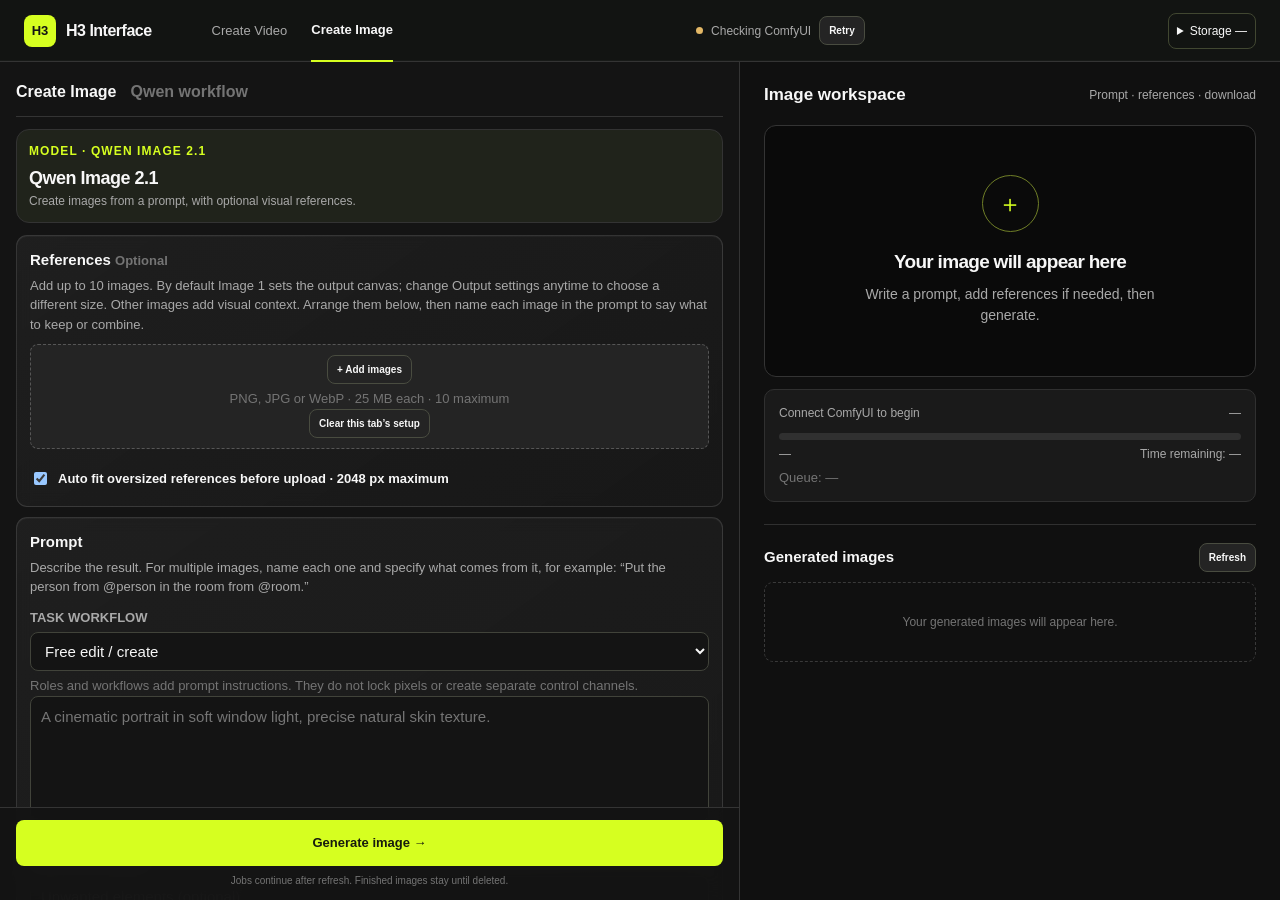
==== commit 6d4fc845: "feat(qwen): upgrade multi-reference workspace and official Turbo profiles" ====
--- a/web/image.html
+++ b/web/image.html
@@ -48,13 +48,17 @@
    </section>
    <section class="panel">
     <h2>Prompt</h2><p id="promptHelp" data-guidance-key="imagePrompt" lang="en" dir="ltr">Describe the result. For multiple images, name each one and specify what comes from it, for example: “Put the person from @person in the room from @room.”</p>
+    <label for="imageWorkflow">TASK WORKFLOW</label><select id="imageWorkflow"></select><div class="tip">Roles and workflows add prompt instructions. They do not lock pixels or create separate control channels.</div>
     <textarea id="prompt" placeholder="A cinematic portrait in soft window light, precise natural skin texture."></textarea>
     <div id="mentionMenu" class="mention-menu is-hidden" role="listbox" aria-label="Reference suggestions"></div><div id="mentionList" class="mention-list" aria-label="Attached references"></div>
+    <label for="negativePrompt">NEGATIVE PROMPT</label><textarea id="negativePrompt" rows="2" placeholder="Unwanted elements (optional)"></textarea>
+    <label for="imageGuidance">PROMPT GUIDANCE</label><select id="imageGuidance"><option value="auto">Auto · 1 normally / 2 with negative prompt</option><option value="1">1 · original baseline (no negative)</option><option value="1.5">1.5 · experimental</option><option value="2">2 · experimental</option><option value="3">3 · experimental</option></select><div class="tip">Negative conditioning requires guidance above 1 and adds computation. Higher guidance can change image quality.</div>
+    <details><summary>Preview resolved prompt and reference connections</summary><pre id="promptPreview" style="white-space:pre-wrap;overflow-wrap:anywhere;font-size:11px"></pre><button id="refreshPromptPreview" type="button" class="button alt small">Refresh preview</button></details>
     <div id="error" class="notice error hidden" role="alert"></div>
    </section>
    <section class="panel">
     <h2>Output settings</h2><p data-guidance-key="imageHelp5" lang="en" dir="ltr">Qwen Image 2.1 supports native 2K output. Larger canvases take longer and use more memory.</p>
-    <label for="profile">MODEL PRECISION</label><select id="profile"><option value="int8" disabled>Fast / efficient · INT8 ConvRot</option><option value="bf16" disabled>Maximum precision · BF16</option></select>
+    <label for="profile">MODEL PRECISION</label><select id="profile"><option value="int8" disabled>Fast / efficient · INT8 ConvRot</option><option value="bf16" disabled>Maximum precision · BF16</option><option value="turbo_int8" disabled>Official Turbo · 8 steps · INT8 (optional)</option><option value="turbo_bf16" disabled>Official Turbo · 8 steps · BF16 (optional)</option></select>
     <div id="profileNote" class="profile-note"><strong>Checking installed weights</strong><br>The interface enables only complete, verified profiles.</div>
     <label for="lora">QWEN IMAGE 2.1 LORA</label><select id="lora"><option value="">None</option><option value="qwen21/NSFW-Qwen-by-TheseAlpacas-V2.safetensors" disabled>NSFW LoRA · TheseAlpacas · V2</option></select>
     <label for="loraStrength">LORA STRENGTH</label><input id="loraStrength" type="number" min="0" max="2" step="0.05" value="0.8">
@@ -67,6 +71,7 @@
      <div><label for="seed">SEED</label><div class="row"><input id="seed" type="text" inputmode="numeric" aria-label="Seed · whole number; blank or minus one for Random" min="0" max="9007199254740991" value="42"><button id="randomSeed" class="button alt small" type="button">Random</button></div></div>
     </div>
     <label id="transparentLabel" style="display:flex;gap:8px;align-items:center;color:var(--text)"><input id="transparent" type="checkbox" style="width:auto"> Transparent background (RGBA)</label>
+    <div class="controls"><div><label for="cacheDevice">REFERENCE CACHE</label><select id="cacheDevice"><option value="auto">Auto (default)</option><option value="gpu">GPU</option><option value="cpu">CPU / RAM</option><option value="off">Off (recompute)</option></select></div><div><label for="cacheDtype">CACHE PRECISION</label><select id="cacheDtype"><option value="default">Default / lossless</option><option value="int8">INT8 (experimental)</option><option value="int4">INT4 (experimental)</option></select></div></div><div class="tip">Cache applies with references. Quantized cache can change the result; INT4 has greater error. CPU uses host RAM.</div>
     <div id="dimensions" class="notice"></div><div id="estimate" class="tip"></div>
    </section>
   </div>
@@ -76,7 +81,7 @@
   <div class="stage-top"><h2>Image workspace</h2><span>Prompt · references · download</span></div>
   <div id="stage" class="stage"><div class="stage-empty"><b>Your image will appear here</b>Write a prompt, add references if needed, then generate.</div></div>
   <div class="output"><div class="statusline"><span id="status">Connect ComfyUI to begin</span><span id="percent">—</span></div><div id="progressBar" class="progress"><i id="progressFill"></i></div><div class="statusline"><span id="timer">—</span><span id="remaining">Time remaining: —</span></div><div id="queueInfo" class="tip">Queue: —</div></div>
-  <div id="currentActions" class="output hidden"><strong>Current image</strong><div class="secondary"><button id="details" class="button alt">Settings</button><button id="download" class="button">Download</button><select id="h3HandoffRole" aria-label="H3 destination"><option value="reference">H3 reference</option><option value="start_frame">H3 start frame</option><option value="end_frame">H3 end frame</option></select><button id="sendToH3" class="button alt" style="border-color:var(--acid);color:var(--acid)">Send to H3 Video</button><button id="deleteCurrent" class="button alt">Delete</button></div></div>
+  <div id="currentActions" class="output hidden"><strong>Current image</strong><div class="secondary"><button id="details" class="button alt">Settings</button><button id="download" class="button">Download</button><select id="h3HandoffRole" aria-label="H3 destination"><option value="reference">H3 reference</option><option value="start_frame">H3 start frame</option><option value="end_frame">H3 end frame</option></select><button id="sendToH3" class="button alt" style="border-color:var(--acid);color:var(--acid)">Send to H3 Video</button><button id="editCurrent" type="button" class="button alt">Edit in Qwen</button><button id="addCurrentReference" type="button" class="button alt">Add as reference</button><button id="deleteCurrent" class="button alt">Delete</button></div></div>
   <div class="history-head"><h2>Generated images <span id="imageCount" class="tip"></span></h2><button id="refreshLibrary" class="button alt small">Refresh</button></div>
   <div id="results" class="results"></div><button id="showMore" type="button" class="button alt hidden" style="display:block;margin:14px auto">Show more</button><div id="emptyHistory" class="empty">Your generated images will appear here.</div>
  </section>
@@ -92,7 +97,8 @@
 <script src="./h3/drag-sort.js?v=20261104-interface-2.13.0"></script>
 <script src="./h3/reference-order.js?v=20261104-interface-2.13.0"></script>
 <script src="./h3/workspace-layout.js?v=20261104-interface-2.13.0"></script>
-<script src="./image-studio.js?v=20261104-interface-2.14.0"></script>
+<script src="./h3/qwen-reference-plan.js?v=20261115-qwen"></script>
+<script src="./image-studio.js?v=20261115-qwen"></script>
 <script src="./h3/updates-ui.js?v=20261103-interface-2.9.0"></script>
 <link rel="stylesheet" href="./studio-ux.css?v=20261110-interface-2.16.0">
 <script src="./h3/studio-ux.js?v=20261104-interface-2.13.0"></script>
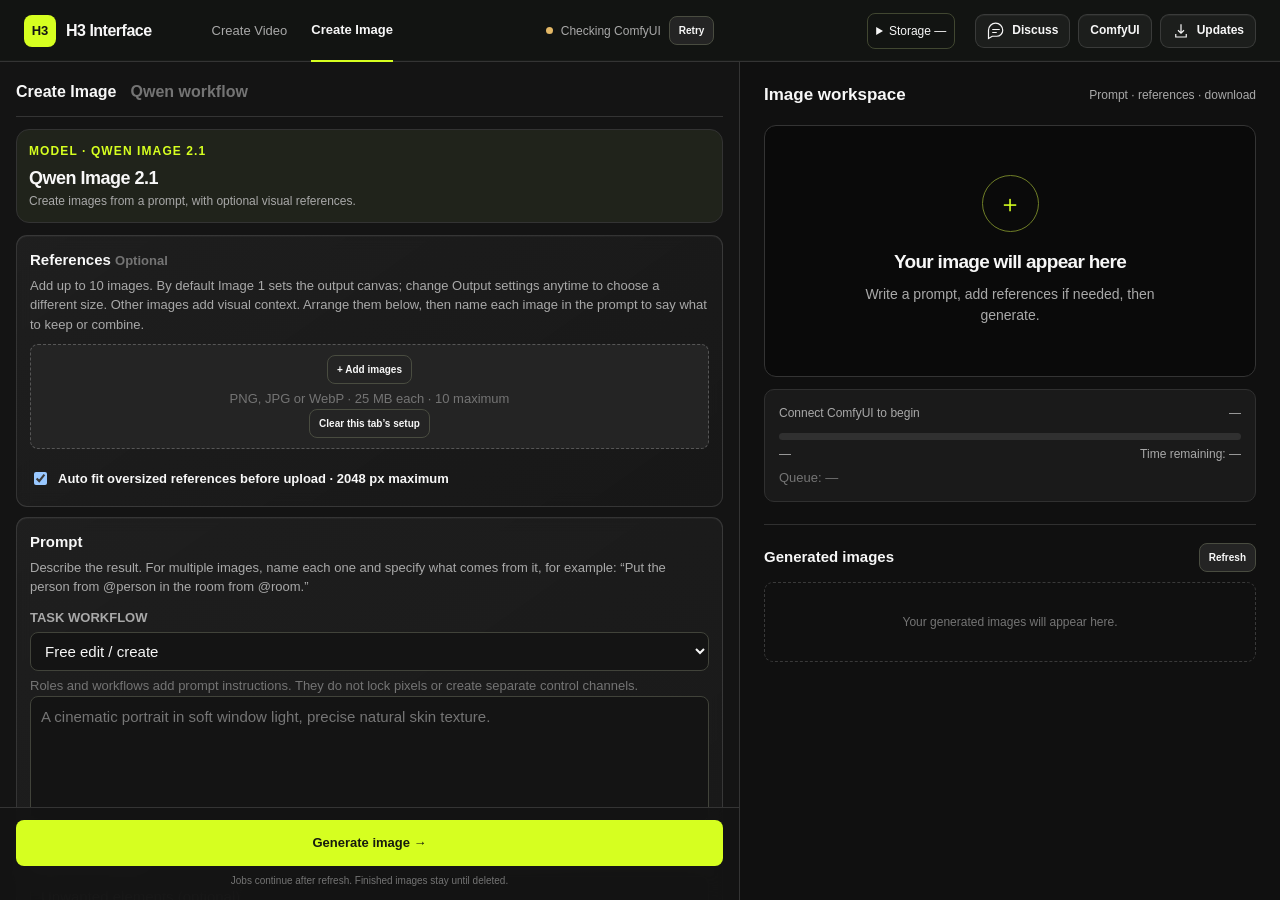
==== commit 3a86c571: "feat: learn measured setup times and link Discussions in Studio" ====
--- a/web/image.html
+++ b/web/image.html
@@ -72,7 +72,7 @@
     </div>
     <label id="transparentLabel" style="display:flex;gap:8px;align-items:center;color:var(--text)"><input id="transparent" type="checkbox" style="width:auto"> Transparent background (RGBA)</label>
     <div class="controls"><div><label for="cacheDevice">REFERENCE CACHE</label><select id="cacheDevice"><option value="auto">Auto (default)</option><option value="gpu">GPU</option><option value="cpu">CPU / RAM</option><option value="off">Off (recompute)</option></select></div><div><label for="cacheDtype">CACHE PRECISION</label><select id="cacheDtype"><option value="default">Default / lossless</option><option value="int8">INT8 (experimental)</option><option value="int4">INT4 (experimental)</option></select></div></div><div class="tip">Cache applies with references. Quantized cache can change the result; INT4 has greater error. CPU uses host RAM.</div>
-    <div id="dimensions" class="notice"></div><div id="estimate" class="tip"></div>
+    <div id="dimensions" class="notice"></div><div id="estimate" class="tip"></div><details id="imageMeasuredTimings"></details>
    </section>
   </div>
   <div class="actiondock"><button id="generate" class="button" type="button">Generate image →</button><button id="cancel" class="button alt hidden" type="button">Cancel generation</button><p data-guidance-key="imageHelp7" lang="en" dir="ltr">Jobs continue after refresh. Finished images stay until deleted.</p></div>
@@ -92,15 +92,16 @@
 <script src="./h3/uuid.js?v=20261103-interface-2.9.0"></script>
 <script src="./h3/tab-session.js?v=20261103-interface-2.9.0"></script>
 <script src="./h3/tab-draft-store.js?v=20261103-interface-2.9.0"></script>
-<script src="./h3/image-reference-store.js?v=20261103-interface-2.9.0"></script>
+<script src="./h3/image-reference-store.js?v=20261115-interface-2.17.1"></script>
 <script src="./h3/vendor/sortable.min.js?v=1.15.7"></script>
 <script src="./h3/drag-sort.js?v=20261104-interface-2.13.0"></script>
 <script src="./h3/reference-order.js?v=20261104-interface-2.13.0"></script>
 <script src="./h3/workspace-layout.js?v=20261104-interface-2.13.0"></script>
 <script src="./h3/qwen-reference-plan.js?v=20261115-qwen"></script>
-<script src="./image-studio.js?v=20261115-qwen"></script>
-<script src="./h3/updates-ui.js?v=20261103-interface-2.9.0"></script>
-<link rel="stylesheet" href="./studio-ux.css?v=20261110-interface-2.16.0">
+<script src="./h3/timing-estimator.js?v=20261115-interface-2.17.3"></script>
+<script src="./image-studio.js?v=20261115-interface-2.17.3"></script>
+<script src="./h3/updates-ui.js?v=20261115-interface-2.17.3"></script>
+<link rel="stylesheet" href="./studio-ux.css?v=20261115-interface-2.17.3">
 <script src="./h3/studio-ux.js?v=20261104-interface-2.13.0"></script>
 <script src="./h3/storage-status.js?v=20261104-interface-2.15.0"></script>
 </body>
--- a/web/studio-ux.css
+++ b/web/studio-ux.css
@@ -83,6 +83,8 @@
 /* Shared video/image header tools and frosted update sheet. */
 .top{background:rgba(20,22,20,.82);backdrop-filter:blur(20px);-webkit-backdrop-filter:blur(20px);box-shadow:inset 0 -1px 0 rgba(255,255,255,.025)}
 .h3-header-tools{display:flex;align-items:center;gap:8px;flex:0 0 auto}
+.measured-timings{margin:10px 0;padding:10px;border:1px solid var(--line,#393939);border-radius:9px;min-width:0}.measured-timings summary{cursor:pointer;font-weight:600}.measured-timings input{margin-top:10px;width:100%;box-sizing:border-box}.measured-timings ul{list-style:none;padding:0;margin:8px 0;display:grid;gap:7px}.measured-timings li{display:grid;gap:4px;padding:8px;border-radius:6px;background:rgba(255,255,255,.03);font-size:12px;overflow-wrap:anywhere;min-width:0}.measured-timings li strong{font-weight:500}.measured-timings li span{color:var(--acid,#d6ff20)}.measured-timings li.selected{outline:1px solid var(--acid,#d6ff20)}
+@media(max-width:720px){.h3-discussions-link span{display:none}.h3-discussions-link{min-width:34px}}
 .h3-header-tools .button{display:inline-flex;align-items:center;justify-content:center;gap:7px;min-height:34px;padding:6px 11px;line-height:1.3;font-size:12px;white-space:nowrap;text-decoration:none;border-radius:9px}
 .h3-header-tools .button.alt{color:var(--text);background:rgba(255,255,255,.045);border:1px solid rgba(255,255,255,.13);box-shadow:inset 0 1px 0 rgba(255,255,255,.045)}
 .h3-header-tools .button:hover{background:rgba(255,255,255,.09);border-color:rgba(214,255,32,.42)}
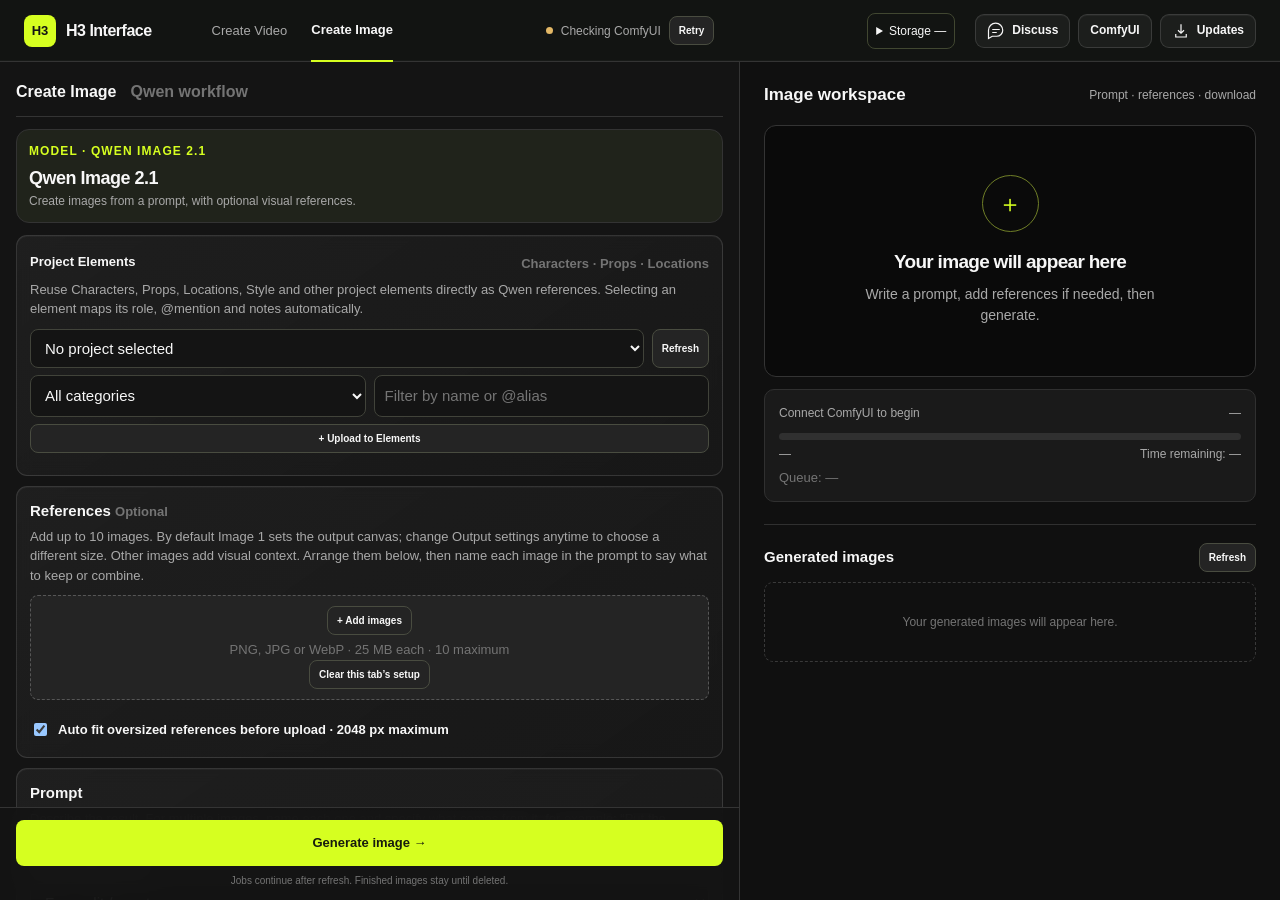
==== commit 3c150e61: "feat(image): integrate Project Elements into Create Image and fix Windows FFmpeg 9.1 CI stall" ====
--- a/web/image.html
+++ b/web/image.html
@@ -21,7 +21,14 @@
 .profile-note{background:#292f1c;border:1px solid #617226;border-radius:8px;padding:9px;margin-top:9px;color:#dfe8c8;font-size:10px}.profile-note strong{color:var(--acid)}
 .ref{grid-template-columns:52px minmax(0,1fr) auto;align-items:start;overflow:hidden}.ref>div{min-width:0}.ref-alias-row{grid-column:1/-1;width:100%}.ref .ref-name{min-width:0;max-width:100%;margin-top:0}.ref-insert{grid-column:1/-1;width:100%;min-width:0;overflow:hidden;text-overflow:ellipsis;white-space:nowrap}.ref small{overflow:hidden;text-overflow:ellipsis;white-space:nowrap}.mention-list button{max-width:100%;overflow:hidden;text-overflow:ellipsis;white-space:nowrap}
 .ref-order{grid-column:1/-1;display:flex;gap:6px;align-items:center;flex-wrap:wrap}.ref-order span{margin-right:auto;color:var(--muted);font-size:10px}.ref-order button{padding:4px 7px}
-@media(max-width:900px){.shell{grid-template-columns:330px minmax(0,1fr)}.right{padding:18px}.stage{min-height:260px}}@media(max-width:720px){.top{height:58px;padding:0 14px}.topnav{margin-left:10px;gap:12px}.topnav a{height:58px}.connection span{max-width:90px}.shell{height:auto;display:flex;flex-direction:column}.left{border-right:0;overflow:visible}.right{overflow:visible;padding-bottom:110px}.actiondock{position:fixed;left:0;right:0;bottom:0;box-shadow:0 -12px 28px #0009}.stage{min-height:230px}.controls{grid-template-columns:1fr}.brand-name{display:none}}@media(prefers-reduced-motion:reduce){*,*:before,*:after{animation-duration:.01ms!important;transition-duration:.01ms!important}}
+.elements-disclosure>summary{cursor:pointer;list-style:none;display:flex;align-items:center;justify-content:space-between;gap:8px;font-weight:700;font-size:13px}.elements-disclosure>summary::-webkit-details-marker{display:none}
+.elements-controls{display:grid;gap:7px;margin-top:9px;min-width:0}.elements-grid{display:grid;gap:7px;margin-top:9px;max-height:260px;overflow-y:auto;min-width:0}
+.element-card{display:grid;grid-template-columns:44px minmax(0,1fr) auto;gap:8px;align-items:center;border:1px solid #383838;background:#222;border-radius:8px;padding:7px;min-width:0;max-width:100%}
+.element-card.attached{border-color:#617226;background:#232919}.element-card img{width:44px;height:44px;border-radius:6px;object-fit:cover;border:1px solid #444;background:#161616}
+.element-meta{min-width:0;overflow:hidden}.element-meta strong{display:block;font-size:11px;overflow:hidden;text-overflow:ellipsis;white-space:nowrap}.element-meta small{display:block;font-size:9px;color:var(--muted);overflow:hidden;text-overflow:ellipsis;white-space:nowrap}
+.element-badge{display:inline-block;padding:1px 6px;border-radius:999px;font-size:9px;font-weight:700;background:#2a3319;color:var(--acid);border:1px solid #4f6123;margin-right:4px}
+.element-save-row{display:grid;grid-template-columns:minmax(0,1fr) minmax(0,1fr) auto;gap:7px;margin-top:8px;align-items:center;min-width:0}.element-save-row>*{min-width:0}
+@media(max-width:900px){.shell{grid-template-columns:330px minmax(0,1fr)}.right{padding:18px}.stage{min-height:260px}}@media(max-width:720px){.top{height:58px;padding:0 14px}.topnav{margin-left:10px;gap:12px}.topnav a{height:58px}.connection span{max-width:90px}.shell{height:auto;display:flex;flex-direction:column}.left{border-right:0;overflow:visible}.right{overflow:visible;padding-bottom:110px}.actiondock{position:fixed;left:0;right:0;bottom:0;box-shadow:0 -12px 28px #0009}.stage{min-height:230px}.controls,.element-save-row{grid-template-columns:1fr}.brand-name{display:none}}@media(prefers-reduced-motion:reduce){*,*:before,*:after{animation-duration:.01ms!important;transition-duration:.01ms!important}}
 .brand{border:0;padding:0;background:none;color:inherit;font:inherit}.brand:focus-visible{outline:2px solid var(--acid);outline-offset:6px;border-radius:8px}
 </style>
 </head>
@@ -37,6 +44,19 @@
   <div class="sidebar">
    <div class="section-tabs"><span>Create Image</span><span>Qwen workflow</span></div>
    <div class="model-hero"><div class="eyebrow">MODEL · QWEN IMAGE 2.1</div><h1>Qwen Image 2.1</h1><p data-guidance-key="imageHelp1" lang="en" dir="ltr">Create images from a prompt, with optional visual references.</p></div>
+   <section class="panel" id="projectElementsPanel">
+    <details id="projectElementsDisclosure" class="elements-disclosure" open>
+     <summary><span>Project Elements</span><span id="imageElementsCount" class="tip">Characters · Props · Locations</span></summary>
+     <p style="margin-top:6px">Reuse Characters, Props, Locations, Style and other project elements directly as Qwen references. Selecting an element maps its role, @mention and notes automatically.</p>
+     <div class="elements-controls">
+      <div class="row"><select id="imageProjectSelect" aria-label="Project for Elements"><option value="">No project selected</option></select><button id="refreshImageElements" type="button" class="button alt small" style="flex:0 0 auto">Refresh</button></div>
+      <div class="row"><select id="imageElementCategoryFilter" aria-label="Filter Elements by category"><option value="all">All categories</option></select><input id="imageElementSearch" type="search" aria-label="Search Project Elements" placeholder="Filter by name or @alias"></div>
+      <div class="row"><button id="uploadImageElement" type="button" class="button alt small">+ Upload to Elements</button><input id="uploadImageElementFile" type="file" accept="image/png,image/jpeg,image/webp" multiple hidden></div>
+     </div>
+     <div id="imageElementsStatus" class="tip" role="status"></div>
+     <div id="imageElementsList" class="elements-grid"></div>
+    </details>
+   </section>
    <section class="panel" id="editPanel">
     <h2>References <span id="referenceCount" class="tip">Optional</span></h2><p data-guidance-key="imageHelp2" lang="en" dir="ltr">Add up to 10 images. By default Image 1 sets the output canvas; change Output settings anytime to choose a different size. Other images add visual context. Arrange them below, then name each image in the prompt to say what to keep or combine.</p>
     <div class="uploadbox"><button id="addReferences" type="button" class="button alt small">+ Add images</button><span class="tip" data-guidance-key="imageHelp3" lang="en" dir="ltr">PNG, JPG or WebP · 25 MB each · 10 maximum</span></div>
@@ -81,7 +101,7 @@
   <div class="stage-top"><h2>Image workspace</h2><span>Prompt · references · download</span></div>
   <div id="stage" class="stage"><div class="stage-empty"><b>Your image will appear here</b>Write a prompt, add references if needed, then generate.</div></div>
   <div class="output"><div class="statusline"><span id="status">Connect ComfyUI to begin</span><span id="percent">—</span></div><div id="progressBar" class="progress"><i id="progressFill"></i></div><div class="statusline"><span id="timer">—</span><span id="remaining">Time remaining: —</span></div><div id="queueInfo" class="tip">Queue: —</div></div>
-  <div id="currentActions" class="output hidden"><strong>Current image</strong><div class="secondary"><button id="details" class="button alt">Settings</button><button id="download" class="button">Download</button><select id="h3HandoffRole" aria-label="H3 destination"><option value="reference">H3 reference</option><option value="start_frame">H3 start frame</option><option value="end_frame">H3 end frame</option></select><button id="sendToH3" class="button alt" style="border-color:var(--acid);color:var(--acid)">Send to H3 Video</button><button id="editCurrent" type="button" class="button alt">Edit in Qwen</button><button id="addCurrentReference" type="button" class="button alt">Add as reference</button><button id="deleteCurrent" class="button alt">Delete</button></div></div>
+  <div id="currentActions" class="output hidden"><strong>Current image</strong><div class="secondary"><button id="details" class="button alt">Settings</button><button id="download" class="button">Download</button><select id="h3HandoffRole" aria-label="H3 destination"><option value="reference">H3 reference</option><option value="start_frame">H3 start frame</option><option value="end_frame">H3 end frame</option></select><button id="sendToH3" class="button alt" style="border-color:var(--acid);color:var(--acid)">Send to H3 Video</button><button id="editCurrent" type="button" class="button alt">Edit in Qwen</button><button id="addCurrentReference" type="button" class="button alt">Add as reference</button><button id="deleteCurrent" class="button alt">Delete</button></div><div id="saveToElementsRow" class="element-save-row"><select id="saveElementCategory" aria-label="Save element category"><option value="characters">Characters</option><option value="props">Props</option><option value="locations">Locations</option><option value="styles">Style</option><option value="storyboards">Storyboards</option><option value="custom">Custom</option></select><input id="saveElementName" type="text" maxlength="64" placeholder="Element name (optional)" aria-label="Element name"><button id="saveToElements" type="button" class="button alt">Save to Elements</button></div></div>
   <div class="history-head"><h2>Generated images <span id="imageCount" class="tip"></span></h2><button id="refreshLibrary" class="button alt small">Refresh</button></div>
   <div id="results" class="results"></div><button id="showMore" type="button" class="button alt hidden" style="display:block;margin:14px auto">Show more</button><div id="emptyHistory" class="empty">Your generated images will appear here.</div>
  </section>
@@ -92,14 +112,14 @@
 <script src="./h3/uuid.js?v=20261103-interface-2.9.0"></script>
 <script src="./h3/tab-session.js?v=20261103-interface-2.9.0"></script>
 <script src="./h3/tab-draft-store.js?v=20261103-interface-2.9.0"></script>
-<script src="./h3/image-reference-store.js?v=20261115-interface-2.17.1"></script>
+<script src="./h3/image-reference-store.js?v=20261125-image-elements"></script>
 <script src="./h3/vendor/sortable.min.js?v=1.15.7"></script>
 <script src="./h3/drag-sort.js?v=20261104-interface-2.13.0"></script>
 <script src="./h3/reference-order.js?v=20261104-interface-2.13.0"></script>
 <script src="./h3/workspace-layout.js?v=20261104-interface-2.13.0"></script>
-<script src="./h3/qwen-reference-plan.js?v=20261115-qwen"></script>
+<script src="./h3/qwen-reference-plan.js?v=20261125-image-elements"></script>
 <script src="./h3/timing-estimator.js?v=20261115-interface-2.17.3"></script>
-<script src="./image-studio.js?v=20261115-interface-2.17.3"></script>
+<script src="./image-studio.js?v=20261125-image-elements"></script>
 <script src="./h3/updates-ui.js?v=20261115-interface-2.17.3"></script>
 <link rel="stylesheet" href="./studio-ux.css?v=20261115-interface-2.17.3">
 <script src="./h3/studio-ux.js?v=20261104-interface-2.13.0"></script>
